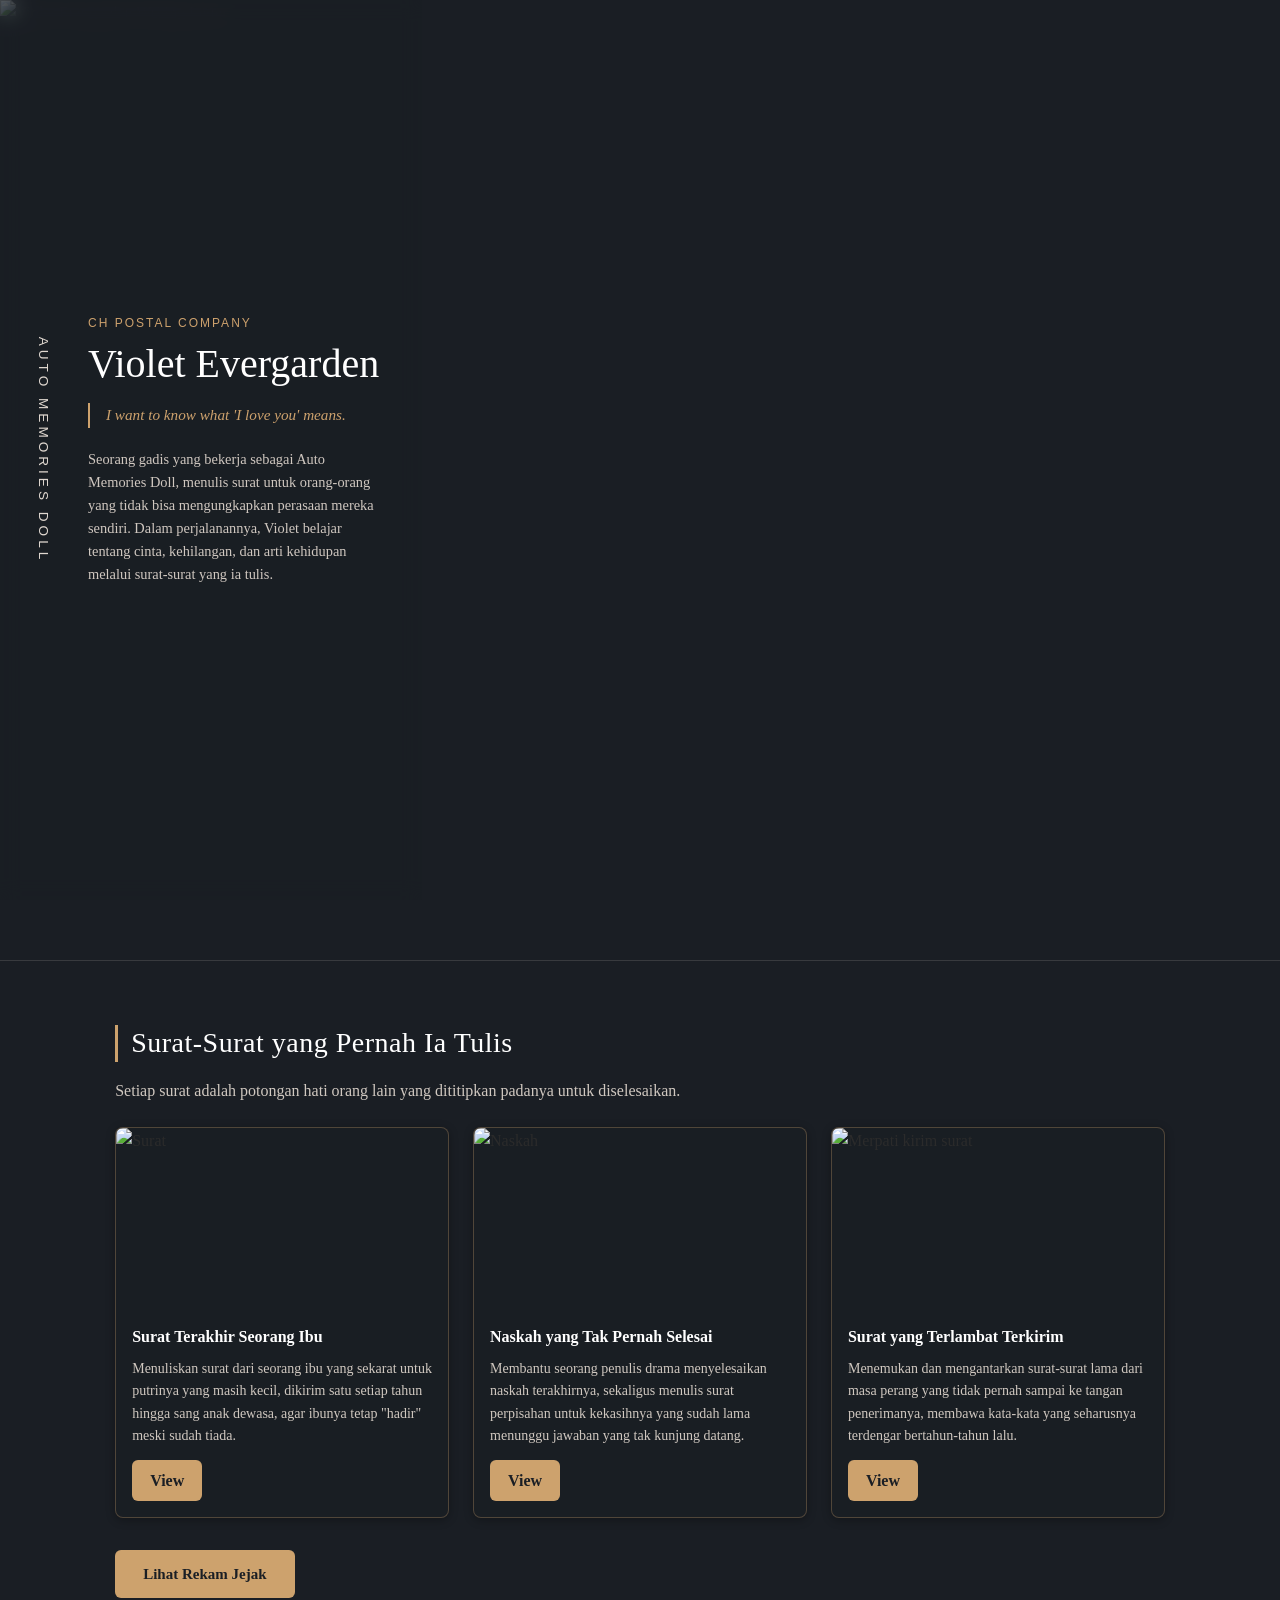
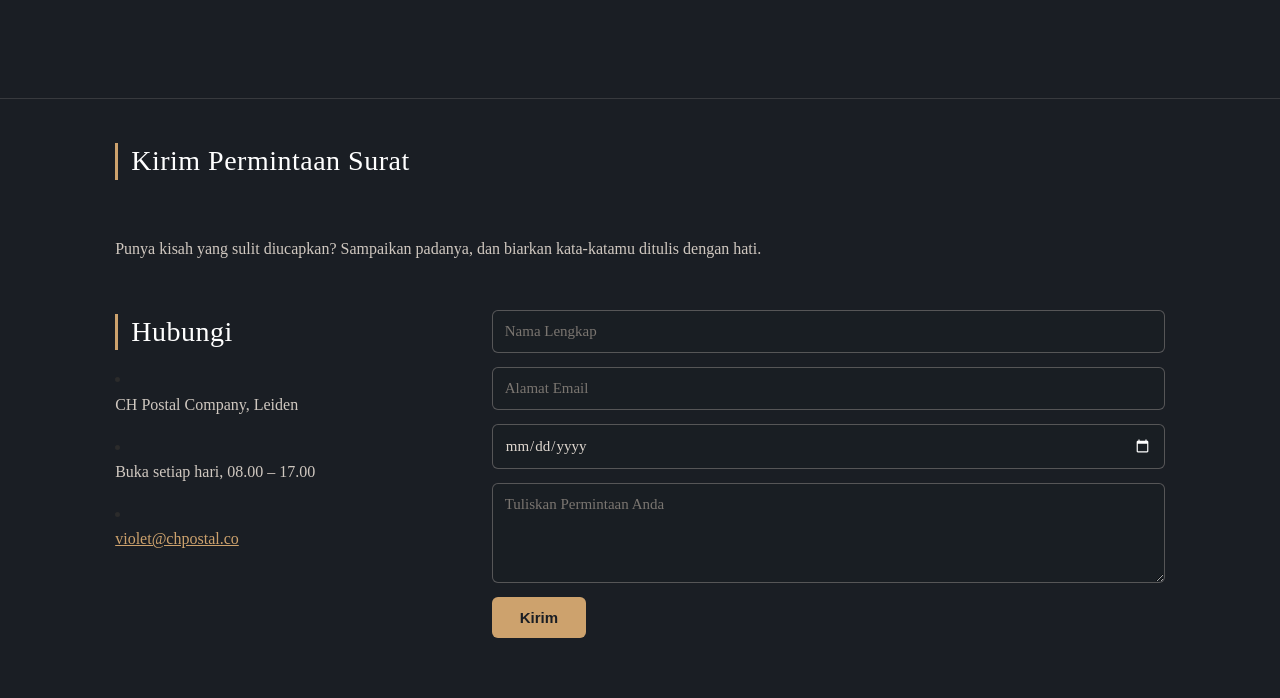
==== Mini Shopee/index.html @ 7fe217ad "add base" ====
<!DOCTYPE html>
<html lang="en">
<head>
    <meta charset="UTF-8">
    <meta name="viewport" content="width=device-width, initial-scale=1.0">
    <title>Document</title>
    <link rel="stylesheet" href="index.css">
</head>
<body>
    
    <div id="main-profile">
        
        <div class="vertical-title">
            <span>AUTO MEMORIES DOLL</span>
        </div>

        <div class="chara-card">
            <div class="chara-content">
                <span class="subheading">CH POSTAL COMPANY</span>
                <h1>Violet Evergarden</h1>
                <p class="quote">I want to know what 'I love you' means.</p>
                <p class="description">
                    Seorang gadis yang bekerja sebagai Auto Memories Doll, menulis surat untuk orang-orang yang tidak bisa mengungkapkan perasaan mereka sendiri. Dalam perjalanannya, Violet belajar tentang cinta, kehilangan, dan arti kehidupan melalui surat-surat yang ia tulis.
                </p>
            </div>

            <div class="violet-image">
                <img src="assets/violet-overview.jpg" alt="Violet Evergarden Writing Letter">
            </div>
        </div>
    </div>


   <div class="section-karya">
        <h2>Surat-Surat yang Pernah Ia Tulis</h2>
        <p>Setiap surat adalah potongan hati orang lain yang dititipkan padanya untuk diselesaikan.</p>

        <div class="gallery">
            <div class="kartu">
                <img 
                    src="https://i.pinimg.com/736x/f5/fd/c1/f5fdc143bde5fe8d6f9b1ac903088f05.jpg"
                    alt="Surat"
                />
                <div class="layer"></div>
                <div class="info">
                    <h4>Surat Terakhir Seorang Ibu</h4>
                    <p>Menuliskan surat dari seorang ibu yang sekarat untuk putrinya yang masih kecil, dikirim satu setiap tahun hingga sang anak dewasa, agar ibunya tetap "hadir" meski sudah tiada.</p>
                    <a href="#modal-surat-ibu" class="btn-view">View</a>
                </div>
            </div>

            <div class="kartu">
                <img 
                    src="https://i.pinimg.com/736x/16/4b/52/164b52b3f95d512fece425ed1a3757fb.jpg"
                    alt="Naskah"
                />
                <div class="layer"></div>
                <div class="info">
                    <h4>Naskah yang Tak Pernah Selesai</h4>
                    <p>Membantu seorang penulis drama menyelesaikan naskah terakhirnya, sekaligus menulis surat perpisahan untuk kekasihnya yang sudah lama menunggu jawaban yang tak kunjung datang.</p>
                    <a href="#modal-naskah" class="btn-view">View</a>
                </div>
            </div>

            <div class="kartu">
                <img 
                    src="https://i.pinimg.com/736x/d2/d3/97/d2d3979cb05056495d902c4c0b17116c.jpg"
                    alt="Merpati kirim surat"
                />
                <div class="layer"></div>
                <div class="info">
                    <h4>Surat yang Terlambat Terkirim</h4>
                    <p>Menemukan dan mengantarkan surat-surat lama dari masa perang yang tidak pernah sampai ke tangan penerimanya, membawa kata-kata yang seharusnya terdengar bertahun-tahun lalu.</p>
                    <a href="#modal-merpati" class="btn-view">View</a>
                </div>
            </div>
        </div>

        <div id="section-cta">
        <a href="cv.html" target="_blank" class="btn-rekam-jejak">Lihat Rekam Jejak</a>
        </div>
        
        <div id="modal-surat-ibu" class="modal">
            <a href="#" class="modal-overlay"></a>
            <div class="modal-content">
                <a href="#" class="modal-close">&times;</a>
                <img src="https://i.pinimg.com/736x/f5/fd/c1/f5fdc143bde5fe8d6f9b1ac903088f05.jpg" alt="Surat Terakhir Seorang Ibu">
                <h4>Surat Terakhir Seorang Ibu</h4>
                <p>Menuliskan surat dari seorang ibu yang sekarat untuk putrinya yang masih kecil, dikirim satu setiap tahun hingga sang anak dewasa, agar ibunya tetap "hadir" meski sudah tiada.</p>
            </div>
        </div>

        <div id="modal-naskah" class="modal">
            <a href="#" class="modal-overlay"></a>
            <div class="modal-content">
                <a href="#" class="modal-close">&times;</a>
                <img src="https://i.pinimg.com/736x/16/4b/52/164b52b3f95d512fece425ed1a3757fb.jpg" alt="Naskah yang Tak Pernah Selesai">
                <h4>Naskah yang Tak Pernah Selesai</h4>
                <p>Membantu seorang penulis drama menyelesaikan naskah terakhirnya, sekaligus menulis surat perpisahan untuk kekasihnya yang sudah lama menunggu jawaban yang tak kunjung datang.</p>
            </div>
        </div>

        <div id="modal-merpati" class="modal">
            <a href="#" class="modal-overlay"></a>
            <div class="modal-content">
                <a href="#" class="modal-close">&times;</a>
                <img src="https://i.pinimg.com/736x/d2/d3/97/d2d3979cb05056495d902c4c0b17116c.jpg" alt="Surat yang Terlambat Terkirim">
                <h4>Surat yang Terlambat Terkirim</h4>
                <p>Menemukan dan mengantarkan surat-surat lama dari masa perang yang tidak pernah sampai ke tangan penerimanya, membawa kata-kata yang seharusnya terdengar bertahun-tahun lalu.</p>
            </div>
        </div>
    </div>

    <div class="section-aspirasi">
        <h2>Kirim Permintaan Surat</h2>
        <p>Punya kisah yang sulit diucapkan? Sampaikan padanya, dan biarkan kata-katamu ditulis dengan hati.</p>

        <div class="kontak">
            <h2>Hubungi</h2>
            <li><i>CH Postal Company, Leiden</i></li>
            <li><i>Buka setiap hari, 08.00 &ndash; 17.00</i></li>
            <li><i><a href="mailto:violet@chpostal.co">violet@chpostal.co</a></i></li>
        </div>

        <div class="form">
            <form action="/submit" method="POST">
                <input type="text" id="name" name="name" placeholder="Nama Lengkap" required>
                <input type="email" id="email" name="email" placeholder="Alamat Email" required>
                <input type="date" id="date" name="date" required>
                <textarea id="pesan" name="pesan" placeholder="Tuliskan Permintaan Anda" required></textarea>
                <button type="submit">Kirim</button>
            </form>
        </div>
    </div>
</body>
</html>
---- Mini Shopee/index.css ----
/* base style */

* {
    margin: 0;
    padding: 0;
    box-sizing: border-box;
}

body {
    background-color: #1a1e24;
    font-family: 'Georgia', serif;
    color: #2b2b2b;
    line-height: 1.6;
}

/* Main profilllll */

#main-profile {
    position: relative;
    display: flex;
    width: 100vw;
    height: 100vh;
    padding: 0;
    overflow: hidden;
}

.vertical-title {
    position: absolute;
    left: 2rem;
    top: 50%;
    transform: translateY(-50%);
    writing-mode: vertical-rl;
    font-size: 0.85rem;
    letter-spacing: 4px;
    color: #e0d8d0;
    font-family: sans-serif;
    z-index: 10;
}

.chara-card {
    display: flex;
    flex-direction: row;
    width: 100%;
    height: 100%;
    position: relative;
    background-color: transparent;
}

.chara-content {
    flex: none;
    width: 33vw;
    max-width: 33vw;
    padding: 3.5rem 2.5rem 3.5rem 5.5rem;
    display: flex;
    flex-direction: column;
    justify-content: center;
    color: #e0d8d0;
    background-color: rgba(26, 30, 36, 0.7);
    backdrop-filter: blur(10px);
    z-index: 2;
}

.subheading {
    font-size: 0.75rem;
    letter-spacing: 2px;
    color: #cda26d;
    margin-bottom: 0.5rem;
    font-family: sans-serif;
}

.chara-content h1 {
    font-size: 2.5rem;
    font-weight: normal;
    margin-bottom: 1rem;
    color: #ffffff;
    line-height: 1.15;
}

.chara-content .quote {
    font-style: italic;
    color: #cda26d;
    margin-bottom: 1.25rem;
    border-left: 2px solid #cda26d;
    padding-left: 1rem;
    font-size: 0.95rem;
    transition: color 0.3s ease;
}

.chara-content .quote:hover {
    color: #ffffff;
}

.chara-content .description {
    font-size: 0.9rem;
    color: #d0c8c0;
    line-height: 1.6;
    text-align: left;
}

.violet-image {
    position: absolute;
    top: 0;
    right: 0;
    width: 100%;
    height: 100%;
    z-index: 1;
}

.violet-image img {
    width: 100%;
    height: 100%;
    object-fit: cover;
    object-position: 70% center;
    display: block;
}

.violet-image img:hover {
    opacity: 0.95;
}

/* ===== SECTION KARYA ===== */
.section-karya {
    margin-top: 60px;
    padding: 60px 9% 40px;
    border-top: 1px solid rgba(224, 216, 208, 0.15);
}

.section-karya h2,
.section-aspirasi h2 {
    color: #ffffff;
    font-size: 28px;
    font-weight: normal;
    margin-bottom: 12px;
    letter-spacing: 0.5px;
    position: relative;
    padding-left: 16px;
}

.section-karya h2::before,
.section-aspirasi h2::before {
    content: "";
    position: absolute;
    left: 0;
    top: 4px;
    bottom: 4px;
    width: 3px;
    background-color: #cda26d;
}

.section-karya p {
    color: #d0c8c0;
    margin-bottom: 24px;
}

.gallery {
    display: grid;
    grid-template-columns: repeat(3, 1fr);
    gap: 24px;
    margin-bottom: 24px;
}

.kartu {
    position: relative;
    border-radius: 8px;
    overflow: hidden;
    background-color: rgba(26, 30, 36, 0.7);
    border: 1px solid rgba(205, 162, 109, 0.3);
    box-shadow: 0 2px 10px rgba(0, 0, 0, 0.3);
    transition: border-color 0.3s ease;
}

.kartu:hover {
    border-color: rgba(205, 162, 109, 0.7);
}

.kartu img {
    width: 100%;
    height: 180px;
    object-fit: cover;
    display: block;
}

.kartu .layer {
    position: absolute;
    top: 0;
    left: 0;
    width: 100%;
    height: 180px;
    background-color: rgba(26, 30, 36, 0.6);
    opacity: 0;
    transition: opacity 0.3s ease;
}

.kartu:hover .layer {
    opacity: 1;
}

.kartu .info {
    padding: 16px;
}

.kartu .info h4 {
    font-size: 16px;
    margin: 0 0 8px 0;
    color: #ffffff;
}

.kartu .info p {
    font-size: 14px;
    color: #d0c8c0;
    margin-bottom: 12px;
}

.info .btn-view {
    display: inline-block;
    background-color: #cda26d;
    color: #1a1e24;
    padding: 8px 18px;
    border-radius: 6px;
    font-weight: bold;
    cursor: pointer;
    text-decoration: none;
    transition: color 0.3s ease, background-color 0.2s ease;
}

.info .btn-view:hover {
    background-color: transparent;
    color: #ffffff;
    border: 1px solid #cda26d;
}

.btn-rekam-jejak {
    display: inline-block;
    background-color: #cda26d;
    color: #1a1e24;
    text-decoration: none;
    padding: 12px 28px;
    border-radius: 6px;
    font-weight: bold;
    font-size: 15px;
    margin-top: 8px;
    transition: color 0.3s ease, background-color 0.2s ease;
}

.btn-rekam-jejak:hover {
    background-color: transparent;
    color: #ffffff;
    border: 1px solid #cda26d;
}

/* ===== MODAL POPUP ===== */
.modal {
    display: none;
    position: fixed;
    top: 0;
    left: 0;
    width: 100%;
    height: 100%;
    z-index: 1000;
    align-items: center;
    justify-content: center;
}

.modal:target {
    display: flex;
}

.modal-overlay {
    position: absolute;
    top: 0;
    left: 0;
    width: 100%;
    height: 100%;
    background-color: rgba(26, 30, 36, 0.85);
}

.modal-content {
    position: relative;
    background-color: #1a1e24;
    border: 1px solid rgba(224, 216, 208, 0.15);
    border-radius: 10px;
    padding: 32px;
    max-width: 500px;
    width: 90%;
    z-index: 1001;
    color: #e0d8d0;
    max-height: 85vh;
    overflow-y: auto;
}

.modal-content img {
    width: 100%;
    border-radius: 8px;
    margin-bottom: 16px;
}

.modal-content h4 {
    color: #ffffff;
    margin-bottom: 12px;
}

.modal-content p {
    font-size: 14px;
    line-height: 1.7;
    color: #d0c8c0;
}

.modal-close {
    position: absolute;
    top: 12px;
    right: 16px;
    color: #e0d8d0;
    font-size: 24px;
    text-decoration: none;
    line-height: 1;
    z-index: 1002;
}

.modal-close:hover {
    color: #cda26d;
}

/* ===== SECTION ASPIRASI / FORM ===== */
.section-aspirasi {
    margin-top: 60px;
    padding: 40px 9% 60px;
    border-top: 1px solid rgba(224, 216, 208, 0.15);
    display: flex;
    flex-wrap: wrap;
    gap: 40px;
}

.section-aspirasi h2,
.section-aspirasi > p {
    flex-basis: 100%;
}

.section-aspirasi > p {
    color: #d0c8c0;
    margin-bottom: 8px;
}

.kontak {
    flex: 1;
    min-width: 250px;
}

.kontak h3 {
    margin-bottom: 16px;
    color: #ffffff;
}

.kontak i {
    display: flex;
    align-items: flex-start;
    gap: 10px;
    margin-bottom: 16px;
    color: #d0c8c0;
    font-style: normal;
}

.kontak i a {
    color: #cda26d;
}

.kontak i a:hover {
    color: #ffffff;
}

.form {
    flex: 2;
    min-width: 300px;
}

.form form {
    display: flex;
    flex-direction: column;
    gap: 14px;
}

.form input,
.form textarea {
    padding: 12px;
    border: 1px solid rgba(224, 216, 208, 0.3);
    border-radius: 6px;
    font-family: inherit;
    font-size: 15px;
    width: 100%;
    background-color: rgba(26, 30, 36, 0.7);
    color: #e0d8d0;
}

.form input::placeholder,
.form textarea::placeholder {
    color: #7a7570;
}

.form textarea {
    min-height: 100px;
    resize: vertical;
}

.form input:focus,
.form textarea:focus {
    outline: none;
    border-color: #cda26d;
    box-shadow: 0 0 0 3px rgba(205, 162, 109, 0.15);
}

.form input[type="date"]::-webkit-calendar-picker-indicator {
    filter: invert(1);
    cursor: pointer;
}

.form button {
    align-self: flex-start;
    background-color: #cda26d;
    color: #1a1e24;
    border: none;
    padding: 12px 28px;
    border-radius: 6px;
    font-size: 15px;
    font-weight: bold;
    cursor: pointer;
    transition: color 0.3s ease, background-color 0.2s ease;
}

.form button:hover {
    background-color: transparent;
    color: #ffffff;
    border: 1px solid #cda26d;
}

/* ===== RESPONSIVE ===== */
@media screen and (max-width: 900px) {
    .gallery {
        grid-template-columns: repeat(2, 1fr);
    }
}

@media screen and (max-width: 768px) {
    #main-profile {
        height: auto;
        min-height: 100vh;
    }

    .vertical-title {
        display: none;
    }

    .chara-card {
        flex-direction: column-reverse;
    }

    .violet-image {
        position: relative;
        height: 40vh;
        width: 100%;
    }

    .chara-content {
        width: 100vw;
        max-width: 100vw;
        padding: 2.5rem 1.5rem;
        background-color: rgba(26, 30, 36, 0.85);
    }

    .chara-content h1 {
        font-size: 2rem;
    }
}

@media (max-width: 600px) {
    .gallery {
        grid-template-columns: 1fr;
    }

    .section-aspirasi {
        flex-direction: column;
    }

    .modal-content {
        padding: 24px;
        width: 95%;
    }
}
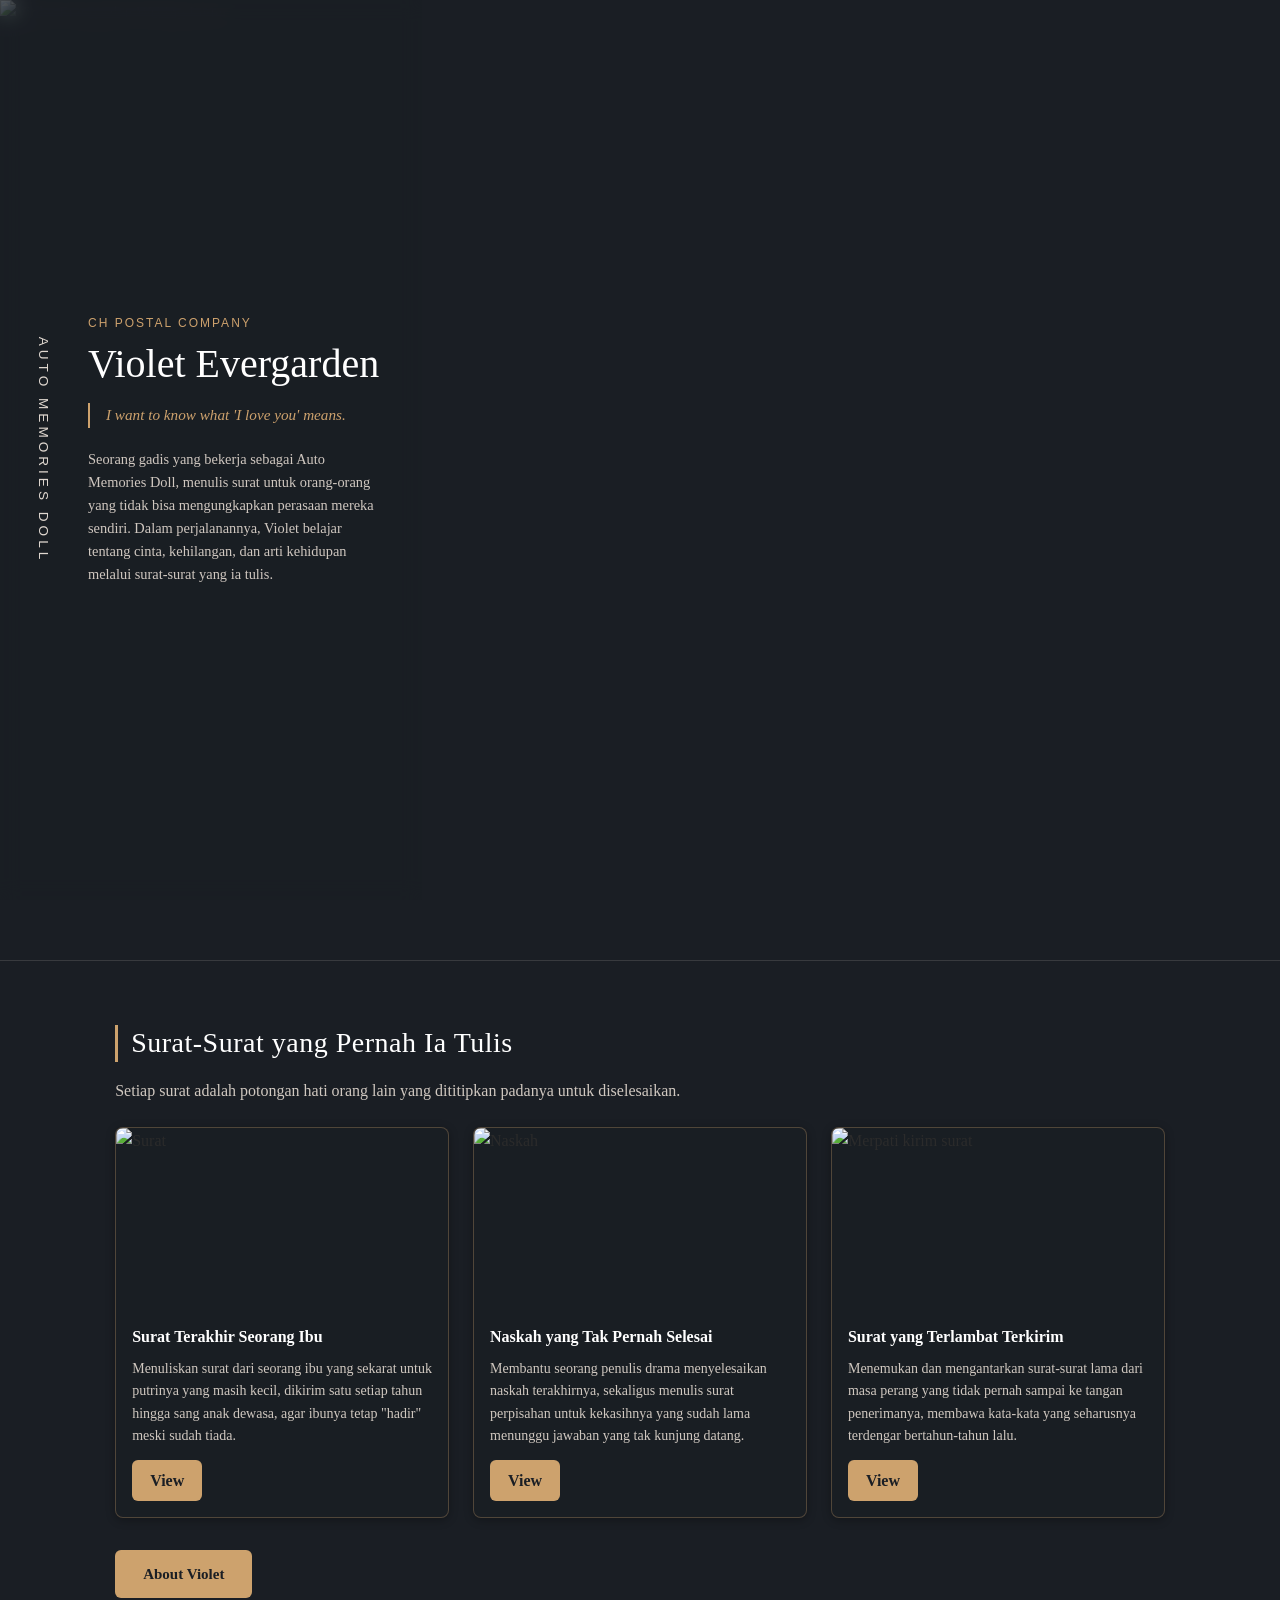
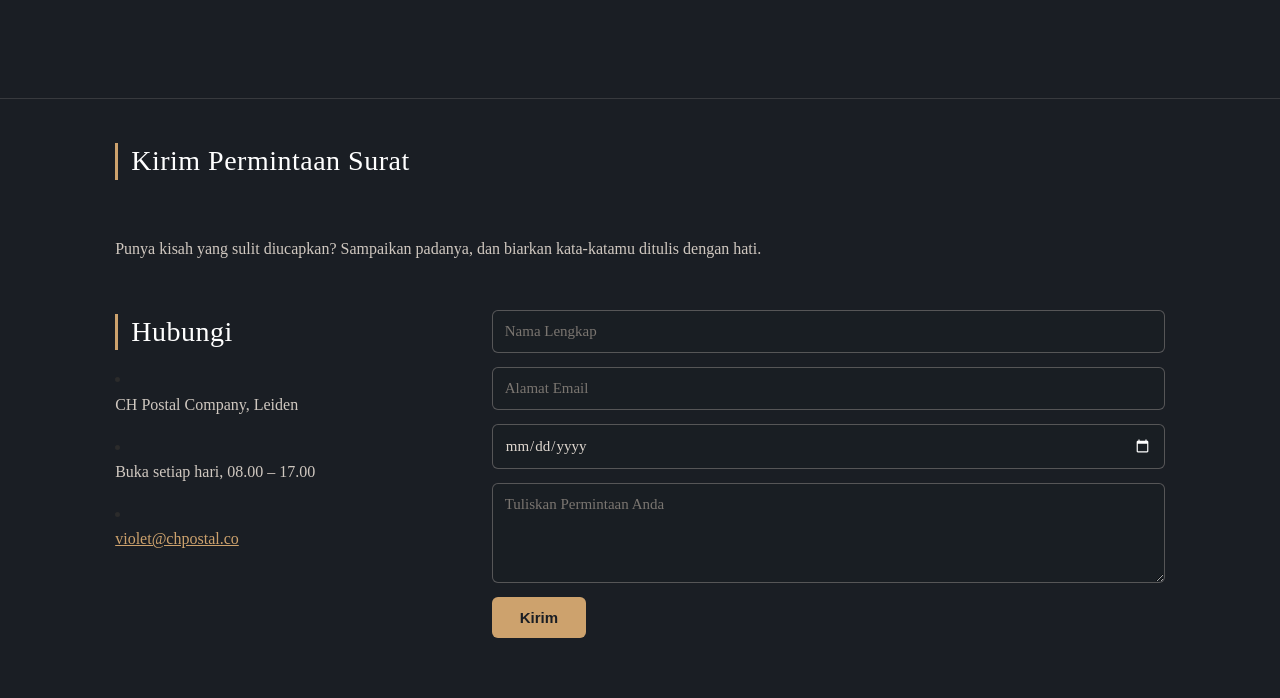
==== commit 8effa878: "Feat: Implementasi Login Page, Auth Guard, dan pembaruan UI tema Violet" ====
--- a/Mini Shopee/index.html
+++ b/Mini Shopee/index.html
@@ -77,7 +77,7 @@
         </div>
 
         <div id="section-cta">
-        <a href="cv.html" target="_blank" class="btn-rekam-jejak">Lihat Rekam Jejak</a>
+        <a href="cv.html" target="_blank" class="btn-rekam-jejak">About Violet</a>
         </div>
         
         <div id="modal-surat-ibu" class="modal">
